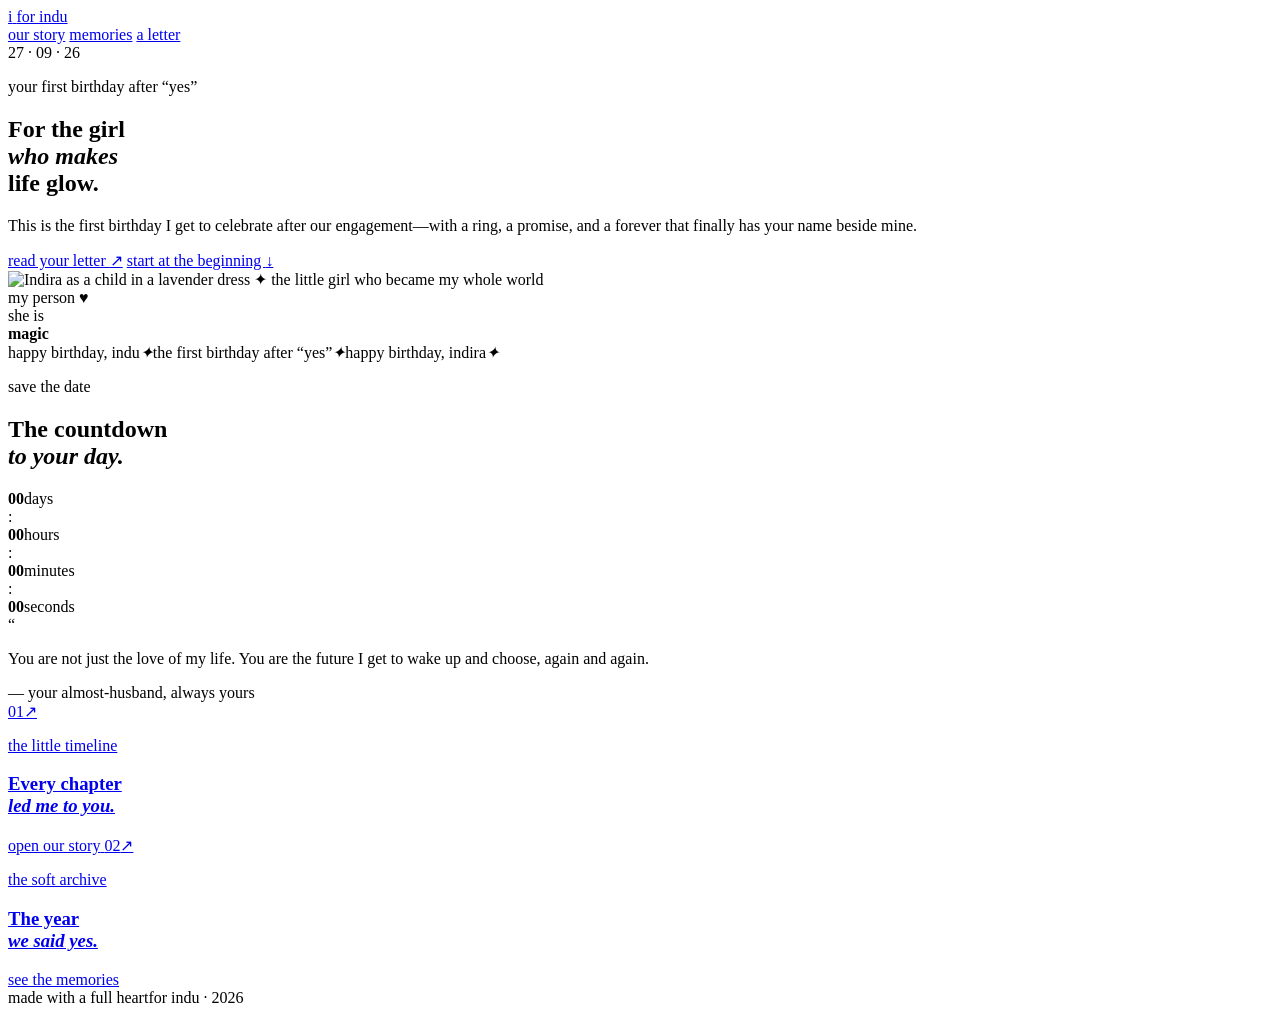
==== index.html @ 3df4fd35 "Update index.html" ====
<!doctype html>
<html lang="en">
  <head>
    <meta charset="utf-8" />
    <meta name="viewport" content="width=device-width, initial-scale=1" />
    <meta name="theme-color" content="#22151a" />
    <meta name="description" content="A little birthday universe made for Indu." />
    <title>For Indu — A little birthday universe</title>
    <link rel="stylesheet" href="styles.css" />
    <script defer src="script.js"></script>
  </head>
  <body class="home-page">
    <div class="grain" aria-hidden="true"></div>
    <header class="site-header">
      <a class="brand" href="index.html" aria-label="For Indira home">
        <span class="brand-mark">i</span>
        <span>for indu</span>
      </a>
      <nav class="site-nav" aria-label="Main navigation">
        <a href="story.html">our story</a>
        <a href="gallery.html">memories</a>
        <a href="letter.html">a letter</a>
      </nav>
      <span class="header-date">27 · 09 · 26</span>
    </header>

    <main>
      <section class="hero section-shell">
        <div class="hero-copy">
          <p class="eyebrow"><span class="eyebrow-dot"></span> your first birthday after “yes”</p>
          <h1>For the girl<br /><em>who makes</em><br />life glow.</h1>
          <p class="hero-intro">This is the first birthday I get to celebrate after our engagement—with a ring, a promise, and a forever that finally has your name beside mine.</p>
          <div class="hero-actions">
            <a class="button button-primary" href="letter.html">read your letter <span>↗</span></a>
            <a class="text-link" href="story.html">start at the beginning <span>↓</span></a>
          </div>
        </div>
        <div class="hero-art" aria-label="A framed photo placeholder for Indu">
          <div class="orbit orbit-one"></div>
          <div class="orbit orbit-two"></div>
          <div class="hero-photo photo-slot" data-photo="assets/photos/indira-hero.jpg" data-label="the little girl who became my whole world">
            <img class="photo-image" src="assets/photos/indira-hero.jpg" alt="Indira as a child in a lavender dress" />
            <span class="photo-icon">✦</span>
            <span class="photo-slot-label">the little girl who became my whole world</span>
          </div>
          <div class="hero-sticker sticker-top">my person <span>♥</span></div>
          <div class="hero-note">she is<br /><strong>magic</strong></div>
        </div>
      </section>

      <section class="ticker" aria-label="Birthday message">
        <div class="ticker-track"><span>happy birthday, indu</span><i>✦</i><span>the first birthday after “yes”</span><i>✦</i><span>happy birthday, indira</span><i>✦</i></div>
      </section>

      <section class="countdown-section section-shell">
        <div>
          <p class="eyebrow">save the date</p>
          <h2>The countdown<br /><em>to your day.</em></h2>
        </div>
        <div class="countdown-card" data-countdown="2026-09-27T00:00:00+05:30">
          <div class="countdown-item"><strong data-unit="days">00</strong><span>days</span></div>
          <div class="countdown-divider">:</div>
          <div class="countdown-item"><strong data-unit="hours">00</strong><span>hours</span></div>
          <div class="countdown-divider">:</div>
          <div class="countdown-item"><strong data-unit="minutes">00</strong><span>minutes</span></div>
          <div class="countdown-divider">:</div>
          <div class="countdown-item"><strong data-unit="seconds">00</strong><span>seconds</span></div>
        </div>
      </section>

      <section class="love-note section-shell">
        <span class="quote-mark">“</span>
        <p>You are not just the love of my life. You are the future I get to wake up and choose, again and again.</p>
        <span class="signature">— your almost-husband, always yours</span>
      </section>

      <section class="preview-grid section-shell">
        <a class="preview-card preview-story" href="story.html">
          <span class="card-number">01</span><span class="card-arrow">↗</span>
          <p class="eyebrow">the little timeline</p><h3>Every chapter<br /><em>led me to you.</em></h3><span class="card-link">open our story</span>
        </a>
        <a class="preview-card preview-gallery" href="gallery.html">
          <span class="card-number">02</span><span class="card-arrow">↗</span>
          <p class="eyebrow">the soft archive</p><h3>The year<br /><em>we said yes.</em></h3><span class="card-link">see the memories</span>
        </a>
      </section>
    </main>

    <footer class="site-footer section-shell"><span>made with a full heart</span><span>for indu · 2026</span></footer>
  </body>
</html>
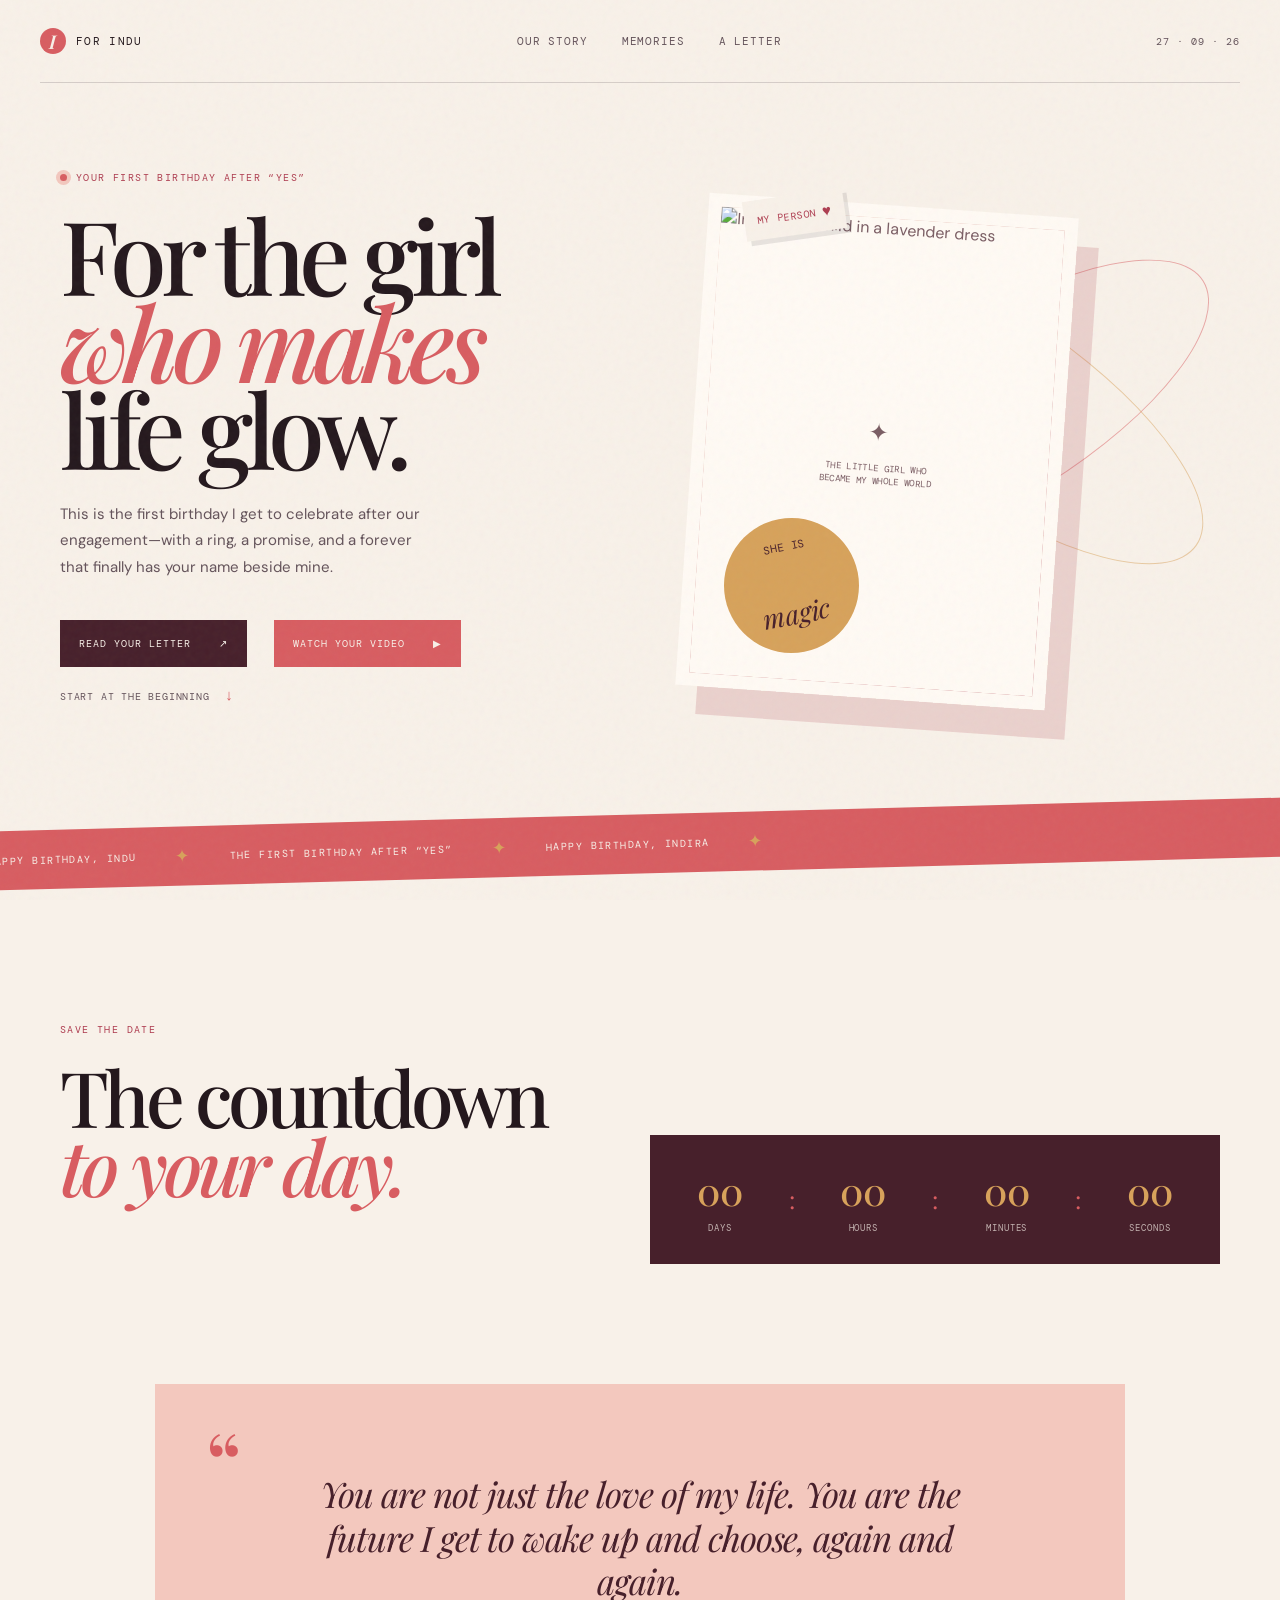
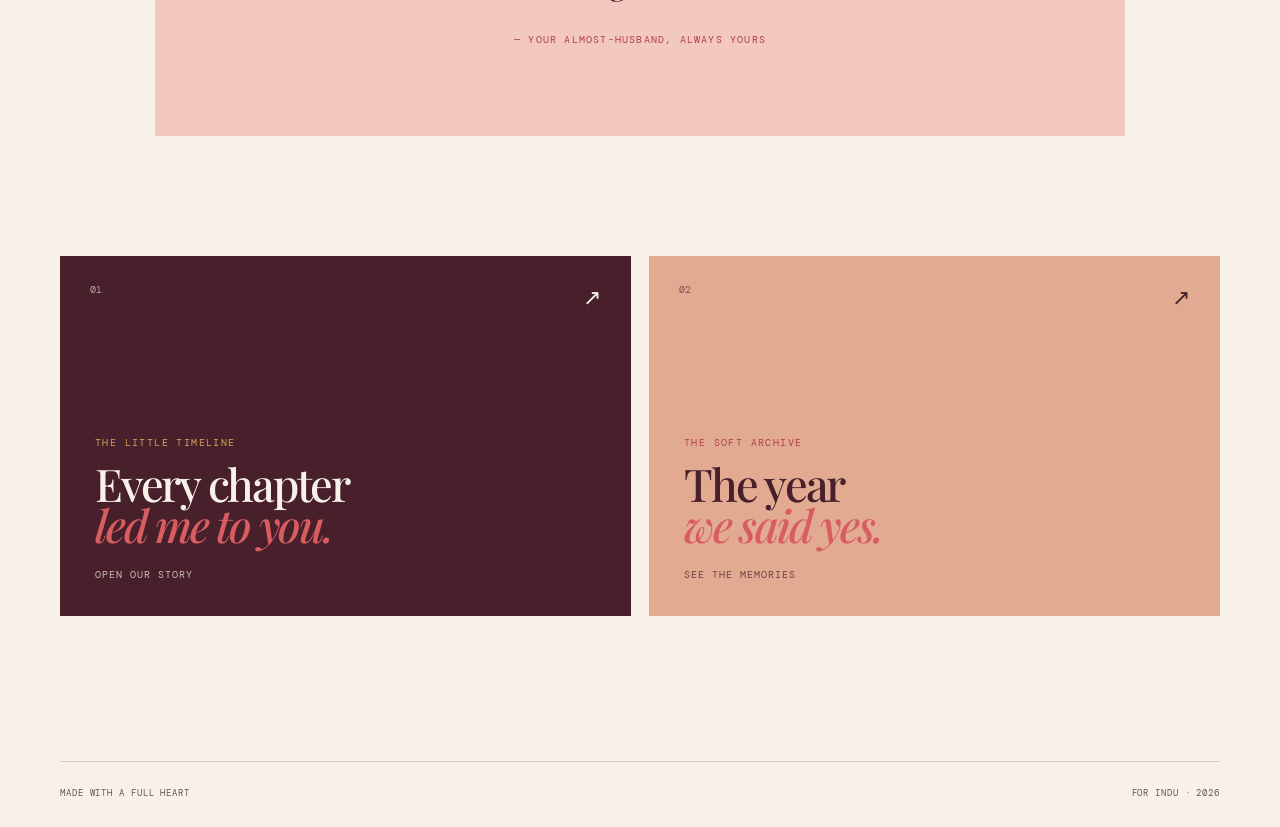
==== commit fcbcc5b3: "latest-changes" ====
--- a/index.html
+++ b/index.html
@@ -32,6 +32,7 @@
           <p class="hero-intro">This is the first birthday I get to celebrate after our engagement—with a ring, a promise, and a forever that finally has your name beside mine.</p>
           <div class="hero-actions">
             <a class="button button-primary" href="letter.html">read your letter <span>↗</span></a>
+            <button class="button button-video" type="button" data-video-open>watch your video <span>▶</span></button>
             <a class="text-link" href="story.html">start at the beginning <span>↓</span></a>
           </div>
         </div>
@@ -86,6 +87,18 @@
       </section>
     </main>
 
+    <div class="video-modal" data-video-modal hidden>
+      <div class="video-dialog" role="dialog" aria-modal="true" aria-labelledby="video-title">
+        <button class="video-close" type="button" data-video-close aria-label="Close video">×</button>
+        <p class="eyebrow">a little film for you</p>
+        <h2 id="video-title">Our love story,<br /><em>in motion.</em></h2>
+        <video controls playsinline preload="metadata">
+          <source src="assets/photos/birthday_love_story_THE_FINAL_EDIT.mp4" type="video/mp4" />
+          Your browser does not support video playback.
+        </video>
+      </div>
+    </div>
+
     <footer class="site-footer section-shell"><span>made with a full heart</span><span>for indu · 2026</span></footer>
   </body>
 </html>
--- a/styles.css
+++ b/styles.css
@@ -0,0 +1,220 @@
+@import url('https://fonts.googleapis.com/css2?family=DM+Mono:wght@400;500&family=DM+Sans:wght@400;500;600;700&family=Playfair+Display:ital,wght@0,500;0,600;1,500;1,600&display=swap');
+
+:root {
+  --ink: #24181d;
+  --ink-soft: #64535a;
+  --paper: #f8f1e9;
+  --paper-deep: #eaded3;
+  --rose: #d85d61;
+  --rose-dark: #ae3d50;
+  --rose-pale: #f3c8be;
+  --wine: #47202b;
+  --gold: #d7a25b;
+  --line: rgba(36, 24, 29, .16);
+  --serif: 'Playfair Display', Georgia, serif;
+  --sans: 'DM Sans', Arial, sans-serif;
+  --mono: 'DM Mono', monospace;
+}
+
+* { box-sizing: border-box; }
+[hidden] { display: none !important; }
+html { scroll-behavior: smooth; }
+body { margin: 0; background: var(--paper); color: var(--ink); font-family: var(--sans); overflow-x: hidden; }
+a { color: inherit; text-decoration: none; }
+button { font: inherit; }
+.grain { position: fixed; inset: 0; z-index: 20; pointer-events: none; opacity: .055; background-image: url("data:image/svg+xml,%3Csvg viewBox='0 0 180 180' xmlns='http://www.w3.org/2000/svg'%3E%3Cfilter id='n'%3E%3CfeTurbulence type='fractalNoise' baseFrequency='.85' numOctaves='3' stitchTiles='stitch'/%3E%3C/filter%3E%3Crect width='100%25' height='100%25' filter='url(%23n)' opacity='.7'/%3E%3C/svg%3E"); }
+.section-shell { width: min(1160px, calc(100% - 80px)); margin-inline: auto; }
+.site-header { position: relative; z-index: 2; width: min(1280px, calc(100% - 80px)); margin: 0 auto; padding: 28px 0; display: flex; align-items: center; justify-content: space-between; border-bottom: 1px solid var(--line); }
+.brand { display: flex; align-items: center; gap: 10px; font-family: var(--mono); font-size: 11px; letter-spacing: .12em; text-transform: uppercase; }
+.brand-mark { width: 26px; height: 26px; display: grid; place-items: center; border-radius: 50%; background: var(--rose); color: var(--paper); font: 600 19px var(--serif); font-style: italic; }
+.site-nav { display: flex; gap: 34px; color: var(--ink-soft); font: 11px var(--mono); letter-spacing: .08em; text-transform: uppercase; }
+.site-nav a { position: relative; transition: color .25s ease; }
+.site-nav a:hover, .site-nav a.active { color: var(--rose-dark); }
+.site-nav a.active::after { content: ''; position: absolute; left: 0; right: 0; bottom: -11px; height: 2px; background: var(--rose); }
+.header-date { color: var(--ink-soft); font: 10px var(--mono); letter-spacing: .1em; }
+.hero { min-height: 690px; padding: 88px 0 110px; display: grid; grid-template-columns: 1fr .85fr; align-items: center; gap: 80px; }
+.eyebrow { display: flex; align-items: center; gap: 9px; margin: 0 0 26px; color: var(--rose-dark); font: 10px var(--mono); letter-spacing: .14em; text-transform: uppercase; }
+.eyebrow-dot { width: 7px; height: 7px; border-radius: 50%; background: var(--rose); box-shadow: 0 0 0 4px var(--rose-pale); }
+h1, h2, h3, p { margin-top: 0; }
+h1 { max-width: 680px; margin-bottom: 30px; font: 500 clamp(4.3rem, 8vw, 7.65rem)/.85 var(--serif); letter-spacing: -.065em; }
+h1 em, h2 em, h3 em { color: var(--rose); font-style: italic; }
+.hero-intro { max-width: 380px; color: var(--ink-soft); font-size: 15px; line-height: 1.75; }
+.hero-actions { display: flex; align-items: center; flex-wrap: wrap; gap: 18px 27px; margin-top: 40px; }
+.button { display: inline-flex; align-items: center; gap: 28px; border: 0; cursor: pointer; font: 10px var(--mono); letter-spacing: .1em; text-transform: uppercase; transition: transform .25s ease, background .25s ease, color .25s ease; }
+.button:hover { transform: translateY(-3px); }
+.button-primary { padding: 17px 19px; background: var(--wine); color: var(--paper); }
+.button-primary:hover { background: var(--rose-dark); }
+.button-video { padding: 17px 19px; background: var(--rose); color: var(--paper); }
+.button-video:hover { background: var(--rose-dark); }
+.button-outline { padding: 15px 18px; color: var(--wine); border: 1px solid var(--wine); background: transparent; }
+.button-outline:hover { color: var(--paper); background: var(--wine); }
+.text-link { color: var(--ink-soft); font: 10px var(--mono); letter-spacing: .08em; text-transform: uppercase; }
+.text-link span { margin-left: 8px; color: var(--rose); font-size: 15px; }
+.hero-art { position: relative; min-height: 510px; }
+.hero-photo { position: absolute; top: 22px; right: 32px; width: min(370px, 75%); aspect-ratio: .75; transform: rotate(4deg); }
+.photo-slot { position: relative; display: flex; flex-direction: column; align-items: center; justify-content: center; overflow: hidden; border: 13px solid #fffaf4; box-shadow: 22px 28px 0 rgba(174, 61, 80, .18); background: linear-gradient(135deg, #ecc8bb, #b95b68); color: rgba(71, 32, 43, .72); transition: background-color .3s ease; }
+.photo-image { position: absolute; inset: 0; z-index: 0; display: block; width: 100%; height: 100%; object-fit: contain; object-position: center; background: #fffaf4; }
+.photo-slot.has-photo { background-color: #fffaf4; }
+.photo-slot.has-photo .photo-icon, .photo-slot.has-photo .photo-slot-label { opacity: 0; }
+.photo-slot .photo-icon, .photo-slot .photo-slot-label { position: relative; z-index: 1; }
+.photo-icon { margin-bottom: 15px; font: 24px var(--serif); }
+.photo-slot-label { max-width: 120px; text-align: center; font: 9px/1.5 var(--mono); letter-spacing: .04em; text-transform: uppercase; }
+.orbit { position: absolute; border: 1px solid var(--rose); border-radius: 50%; opacity: .5; }
+.orbit-one { width: 480px; height: 180px; top: 135px; right: -20px; transform: rotate(-32deg); }
+.orbit-two { width: 480px; height: 180px; top: 135px; right: -20px; transform: rotate(35deg); border-color: var(--gold); }
+.hero-sticker { position: absolute; display: flex; align-items: center; gap: 6px; padding: 10px 13px; background: var(--paper); box-shadow: 4px 5px 0 rgba(36, 24, 29, .1); font: 10px var(--mono); letter-spacing: .06em; text-transform: uppercase; }
+.sticker-top { top: 12px; left: 20px; transform: rotate(-8deg); color: var(--rose-dark); }
+.sticker-top span { font-size: 15px; }
+.sticker-bottom { right: 4px; bottom: 64px; transform: rotate(-4deg); }
+.hero-note { position: absolute; left: 0; bottom: 40px; width: 135px; height: 135px; display: grid; place-items: center; text-align: center; border-radius: 50%; background: var(--gold); color: var(--wine); transform: rotate(-11deg); font: 11px/1.1 var(--mono); text-transform: uppercase; }
+.hero-note strong { font: italic 27px var(--serif); text-transform: lowercase; }
+.ticker { overflow: hidden; padding: 18px 0; background: var(--rose); color: var(--paper); transform: rotate(-1.5deg) scale(1.02); }
+.ticker-track { width: max-content; display: flex; align-items: center; gap: 38px; animation: ticker 24s linear infinite; font: 10px var(--mono); letter-spacing: .13em; text-transform: uppercase; }
+.ticker-track i { color: var(--gold); font-size: 17px; font-style: normal; }
+@keyframes ticker { to { transform: translateX(-33.33%); } }
+.countdown-section { padding: 150px 0 120px; display: flex; justify-content: space-between; align-items: end; gap: 40px; }
+h2 { font: 500 clamp(3rem, 6vw, 5.4rem)/.9 var(--serif); letter-spacing: -.06em; }
+.countdown-card { min-width: 570px; display: flex; align-items: center; justify-content: space-around; padding: 30px 24px; background: var(--wine); color: var(--paper); }
+.countdown-item { display: flex; flex-direction: column; align-items: center; gap: 6px; }
+.countdown-item strong { font: 500 38px var(--serif); color: var(--gold); }
+.countdown-item span { font: 9px var(--mono); letter-spacing: .1em; text-transform: uppercase; opacity: .7; }
+.countdown-divider { color: var(--rose); font: 24px var(--serif); }
+.love-note { position: relative; max-width: 970px; padding: 88px 90px; background: var(--rose-pale); text-align: center; }
+.love-note p { margin: 0 auto 24px; max-width: 690px; font: italic 35px/1.25 var(--serif); letter-spacing: -.03em; color: var(--wine); }
+.quote-mark { position: absolute; left: 50px; top: 42px; color: var(--rose); font: 90px/.8 var(--serif); }
+.signature { font: 10px var(--mono); letter-spacing: .12em; text-transform: uppercase; color: var(--rose-dark); }
+.preview-grid { display: grid; grid-template-columns: 1fr 1fr; gap: 18px; padding: 120px 0 145px; }
+.preview-card { position: relative; min-height: 360px; padding: 35px; display: flex; flex-direction: column; justify-content: flex-end; overflow: hidden; transition: transform .3s ease; }
+.preview-card:hover { transform: translateY(-7px); }
+.preview-story { background: var(--wine); color: var(--paper); }
+.preview-gallery { background: #e1aa91; color: var(--wine); }
+.preview-card .eyebrow { margin-bottom: 14px; color: var(--gold); }
+.preview-gallery .eyebrow { color: var(--rose-dark); }
+.preview-card h3 { margin-bottom: 24px; font: 500 45px/.9 var(--serif); letter-spacing: -.05em; }
+.card-number, .card-arrow { position: absolute; top: 27px; font: 10px var(--mono); }
+.card-number { left: 30px; opacity: .65; }
+.card-arrow { right: 30px; font-size: 22px; }
+.card-link { font: 10px var(--mono); letter-spacing: .1em; text-transform: uppercase; opacity: .75; }
+.site-footer { display: flex; justify-content: space-between; padding: 25px 0 28px; border-top: 1px solid var(--line); color: var(--ink-soft); font: 9px var(--mono); letter-spacing: .1em; text-transform: uppercase; }
+.inner-hero { padding: 125px 0 95px; }
+.inner-hero h1 { font-size: clamp(4rem, 8vw, 7.2rem); }
+.inner-lede { max-width: 470px; margin-left: 26%; color: var(--ink-soft); font-size: 15px; line-height: 1.7; }
+.timeline { padding-bottom: 125px; }
+.timeline-item { display: grid; grid-template-columns: 80px 1fr 170px; gap: 45px; padding: 55px 0; border-top: 1px solid var(--line); }
+.timeline-marker { width: 42px; height: 42px; display: grid; place-items: center; border: 1px solid var(--rose); border-radius: 50%; color: var(--rose-dark); font: 10px var(--mono); }
+.timeline-copy { max-width: 620px; }
+.timeline-label { color: var(--rose-dark); font: 10px var(--mono); letter-spacing: .1em; text-transform: uppercase; }
+.timeline-copy h2 { margin: 18px 0 20px; font-size: 55px; }
+.timeline-copy p { max-width: 490px; color: var(--ink-soft); font-size: 15px; line-height: 1.8; }
+.timeline-year { padding-top: 2px; color: var(--ink-soft); font: 10px var(--mono); letter-spacing: .08em; text-align: right; text-transform: uppercase; }
+.chapter-photo { padding-bottom: 135px; display: grid; grid-template-columns: minmax(300px, 650px) 1fr; align-items: end; gap: 65px; }
+.wide-photo { width: min(430px, 100%); aspect-ratio: .5625; justify-self: center; }
+.photo-caption { margin: 0 0 7px; font: 22px/1.3 var(--serif); letter-spacing: -.03em; }
+.photo-caption em { color: var(--rose); }
+.gallery-grid { display: grid; grid-template-columns: 1fr 1.15fr; gap: 70px 25px; padding-bottom: 120px; }
+.gallery-card { margin: 0; }
+.gallery-photo { width: 100%; border-width: 10px; box-shadow: 12px 15px 0 rgba(174, 61, 80, .15); }
+.gallery-tall { grid-row: span 2; width: 76%; transform: rotate(-3deg); }
+.gallery-tall .gallery-photo { aspect-ratio: .75; background: linear-gradient(150deg, #e0a790, #b95164); }
+.gallery-wide { width: 94%; margin-left: auto; transform: rotate(2deg); }
+.gallery-wide .gallery-photo { aspect-ratio: .667; background: linear-gradient(150deg, #e6c79e, #d87b69); }
+.gallery-wide .photo-slot[data-photo$="memory-04.jpg"] { aspect-ratio: .75; }
+.gallery-square { width: 73%; margin-left: 9%; transform: rotate(3deg); }
+.gallery-square .gallery-photo { aspect-ratio: .57; background: linear-gradient(150deg, #c995a1, #6f374a); color: var(--paper); }
+.gallery-offset { margin-top: -30px; }
+figcaption { display: flex; gap: 12px; margin-top: 19px; color: var(--ink-soft); font: 10px var(--mono); letter-spacing: .06em; text-transform: uppercase; }
+figcaption span { color: var(--rose-dark); }
+.gallery-cta { display: flex; align-items: center; justify-content: center; gap: 30px; padding: 80px 0 130px; border-top: 1px solid var(--line); color: var(--rose-dark); text-align: center; }
+.gallery-cta p { margin: 0; font: 38px/1 var(--serif); letter-spacing: -.04em; }
+.gallery-cta em { color: var(--rose); }
+.cta-spark { color: var(--gold); font-size: 26px; }
+.engagement-note { display: grid; grid-template-columns: 110px 1fr; gap: 35px; align-items: center; margin-bottom: 105px; padding: 42px 55px; background: var(--wine); color: var(--paper); }
+.engagement-note-mark { width: 64px; height: 64px; display: grid; place-items: center; border: 1px solid var(--gold); border-radius: 50%; color: var(--gold); font: italic 31px var(--serif); }
+.engagement-note p { max-width: 700px; margin: 0; font: italic 25px/1.35 var(--serif); letter-spacing: -.025em; }
+.engagement-note small { display: block; margin-top: 12px; color: var(--rose-pale); font: 9px var(--mono); letter-spacing: .12em; text-transform: uppercase; }
+.letter-intro { padding-bottom: 80px; }
+.letter-wrap { padding-bottom: 135px; display: flex; flex-direction: column; align-items: center; }
+.letter-paper { position: relative; width: min(760px, 100%); padding: 36px 80px 75px; background: #fffaf2; box-shadow: 0 22px 50px rgba(71, 32, 43, .1); }
+.letter-paper::before { content: ''; position: absolute; inset: 12px; border: 1px solid rgba(174, 61, 80, .32); pointer-events: none; }
+.paper-topline { position: relative; z-index: 1; display: flex; justify-content: space-between; padding-bottom: 18px; border-bottom: 1px solid rgba(36, 24, 29, .15); color: var(--ink-soft); font: 9px var(--mono); letter-spacing: .1em; text-transform: uppercase; }
+.letter-content { position: relative; z-index: 1; padding: 55px 25px 0; font: 17px/1.85 var(--serif); color: #49343b; }
+.letter-content p { margin-bottom: 23px; }
+.letter-salutation { color: var(--rose-dark); font-style: italic; }
+.letter-signoff { padding-top: 20px; color: var(--wine); }
+.letter-signoff span { font-size: 14px; }
+.letter-signoff strong { color: var(--rose); font-family: var(--sans); }
+.paper-stamp { position: absolute; right: 54px; bottom: 27px; width: 55px; height: 55px; display: grid; place-items: center; border: 1px solid var(--rose); border-radius: 50%; color: var(--rose); font: italic 26px var(--serif); transform: rotate(12deg); }
+.paper-stamp small { margin-top: -25px; font: 13px var(--sans); }
+.print-button { margin-top: 35px; }
+.video-modal { position: fixed; inset: 0; z-index: 40; display: flex; align-items: center; justify-content: center; padding: 24px; background: rgba(36, 24, 29, .82); backdrop-filter: blur(10px); }
+.video-modal.is-open { display: flex; }
+.video-dialog { position: relative; width: min(980px, 100%); padding: 35px 40px 40px; background: var(--paper); box-shadow: 0 28px 80px rgba(0, 0, 0, .3); }
+.video-dialog h2 { margin-bottom: 25px; font-size: clamp(2.8rem, 6vw, 5rem); }
+.video-dialog video { display: block; width: 100%; max-height: 70vh; background: #140d10; }
+.video-close { position: absolute; top: 16px; right: 18px; z-index: 1; width: 34px; height: 34px; border: 1px solid var(--line); border-radius: 50%; background: transparent; color: var(--ink); cursor: pointer; font-size: 25px; line-height: 1; }
+.video-close:hover { background: var(--rose); color: var(--paper); }
+.letter-lock { padding-bottom: 135px; }
+.letter-lock-card { max-width: 660px; margin: 0 auto; padding: 58px 65px 65px; background: var(--wine); color: var(--paper); text-align: center; box-shadow: 18px 22px 0 rgba(174, 61, 80, .16); }
+.letter-lock-card .eyebrow { justify-content: center; color: var(--gold); }
+.lock-mark { width: 58px; height: 58px; display: grid; place-items: center; margin: 0 auto 24px; border: 1px solid var(--gold); border-radius: 50%; color: var(--gold); font-size: 22px; }
+.letter-lock-card h2 { margin: 14px 0 20px; font-size: clamp(2.7rem, 5vw, 4.5rem); }
+.letter-lock-card > p:not(.eyebrow):not(.dob-error) { max-width: 420px; margin: 0 auto 30px; color: var(--rose-pale); font-size: 14px; line-height: 1.7; }
+.dob-form { max-width: 480px; margin: 0 auto; text-align: left; }
+.dob-form label { display: block; margin-bottom: 9px; color: var(--gold); font: 9px var(--mono); letter-spacing: .12em; text-transform: uppercase; }
+.dob-row { display: flex; gap: 10px; }
+.dob-row input { min-width: 0; flex: 1; padding: 16px; border: 1px solid rgba(248, 241, 233, .35); outline: none; background: rgba(248, 241, 233, .08); color: var(--paper); font: 14px var(--mono); letter-spacing: .12em; }
+.dob-row input::placeholder { color: rgba(248, 241, 233, .48); }
+.dob-row input:focus { border-color: var(--gold); box-shadow: 0 0 0 3px rgba(215, 162, 91, .16); }
+.dob-hint { display: block; margin-top: 10px; color: rgba(248, 241, 233, .6); font: 9px var(--mono); letter-spacing: .06em; }
+.dob-error { min-height: 18px; margin: 10px 0 0; color: #ffb3a8; font: 10px var(--mono); }
+
+@media (max-width: 800px) {
+  .section-shell, .site-header { width: min(100% - 40px, 600px); }
+  .site-header { padding: 20px 0; }
+  .site-nav { gap: 13px; font-size: 9px; }
+  .site-nav a.active::after { bottom: -8px; }
+  .header-date { display: none; }
+  .hero { min-height: auto; padding: 75px 0 85px; display: flex; flex-direction: column; align-items: stretch; gap: 50px; }
+  h1 { font-size: clamp(4rem, 19vw, 6.5rem); }
+  .hero-art { min-height: 430px; }
+  .hero-photo { right: 10%; width: 68%; }
+  .orbit-one, .orbit-two { right: -10%; width: 110%; }
+  .hero-note { bottom: 6px; left: 3%; width: 110px; height: 110px; }
+  .sticker-bottom { right: 0; bottom: 34px; font-size: 8px; }
+  .countdown-section { padding: 110px 0 90px; display: block; }
+  .countdown-card { min-width: 0; margin-top: 45px; padding: 20px 10px; }
+  .countdown-item strong { font-size: 25px; }
+  .countdown-item span { font-size: 7px; }
+  .countdown-divider { font-size: 16px; }
+  .love-note { padding: 65px 28px; }
+  .love-note p { font-size: 27px; }
+  .quote-mark { left: 16px; top: 25px; font-size: 60px; }
+  .preview-grid { grid-template-columns: 1fr; padding: 90px 0 100px; }
+  .preview-card { min-height: 280px; }
+  .inner-hero { padding: 80px 0 70px; }
+  .inner-lede { margin-left: 0; }
+  .timeline-item { grid-template-columns: 45px 1fr; gap: 20px; padding: 40px 0; }
+  .timeline-year { grid-column: 2; padding: 0; text-align: left; }
+  .timeline-copy h2 { font-size: 41px; }
+  .chapter-photo { display: block; padding-bottom: 100px; }
+  .wide-photo { width: 100%; }
+  .photo-caption { margin: 30px 0 0; }
+  .gallery-grid { display: flex; flex-direction: column; gap: 55px; padding-bottom: 95px; }
+  .gallery-tall, .gallery-wide, .gallery-square, .gallery-offset { width: 88%; margin: 0 auto; }
+  .gallery-square { width: 70%; margin-left: 13%; }
+  .engagement-note { grid-template-columns: 1fr; gap: 20px; margin-bottom: 75px; padding: 32px 25px; }
+  .engagement-note p { font-size: 22px; }
+  .letter-paper { padding: 28px 30px 60px; }
+  .letter-content { padding: 40px 7px 0; font-size: 16px; }
+  .paper-stamp { right: 34px; bottom: 20px; }
+  .video-dialog { padding: 30px 18px 18px; }
+  .video-dialog .eyebrow { margin-bottom: 14px; }
+  .letter-lock-card { padding: 45px 25px 42px; }
+  .dob-row { flex-direction: column; }
+  .dob-row .button { justify-content: center; }
+  .site-footer { font-size: 8px; }
+}
+
+@media (prefers-reduced-motion: reduce) { *, *::before, *::after { scroll-behavior: auto !important; animation-duration: .01ms !important; animation-iteration-count: 1 !important; transition-duration: .01ms !important; } }
+
+@media print { .site-header, .site-footer, .grain, .print-button, .letter-lock { display: none !important; } .letter-wrap { padding: 0; } .letter-paper { width: 100%; box-shadow: none; } body { background: white; } }
